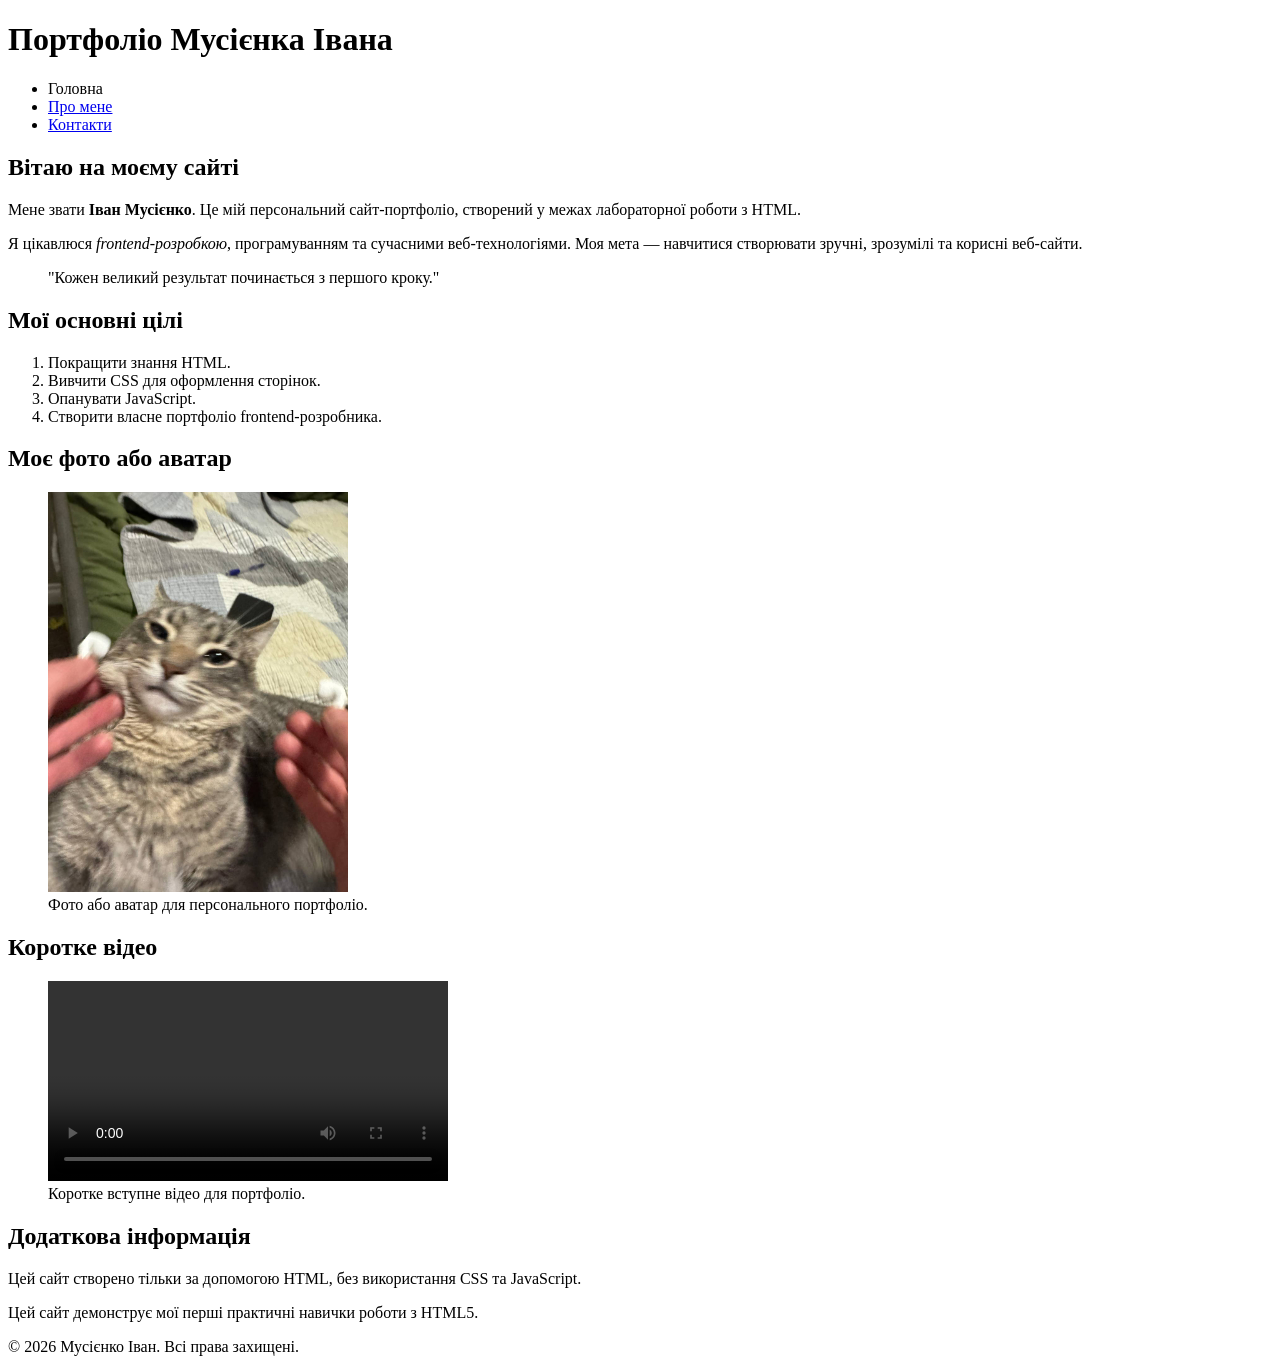
==== index.html @ bdba8ee0 "feat: add extra introduction to index page" ====
<!DOCTYPE html>
<html lang="uk">
<head>
    <meta charset="UTF-8">
    <meta name="viewport" content="width=device-width, initial-scale=1.0">
    <meta name="description" content="Головна сторінка персонального портфоліо Івана Мусієнка">
    <meta name="author" content="Мусієнко Іван">
    <title>Головна — Портфоліо</title>
</head>
<body>

    <header>
        <h1>Портфоліо Мусієнка Івана</h1>

        <nav>
            <ul>
                <li>Головна</li>
                <li><a href="about.html">Про мене</a></li>
                <li><a href="contacts.html">Контакти</a></li>
            </ul>
        </nav>
    </header>

    <main>
        <section>
            <h2>Вітаю на моєму сайті</h2>

            <p>
                Мене звати <strong>Іван Мусієнко</strong>. Це мій персональний сайт-портфоліо,
                створений у межах лабораторної роботи з HTML.
            </p>

            <p>
                Я цікавлюся <em>frontend-розробкою</em>, програмуванням та сучасними веб-технологіями.
                Моя мета — навчитися створювати зручні, зрозумілі та корисні веб-сайти.
            </p>

            <blockquote>
                "Кожен великий результат починається з першого кроку."
            </blockquote>
        </section>

        <section>
            <h2>Мої основні цілі</h2>

            <ol>
                <li>Покращити знання HTML.</li>
                <li>Вивчити CSS для оформлення сторінок.</li>
                <li>Опанувати JavaScript.</li>
                <li>Створити власне портфоліо frontend-розробника.</li>
            </ol>
        </section>

        <section>
            <h2>Моє фото або аватар</h2>

            <figure>
                <img src="images/photo.jpg" alt="Фото або аватар Івана Мусієнка" width="300">
                <figcaption>Фото або аватар для персонального портфоліо.</figcaption>
            </figure>
        </section>

        <section>
            <h2>Коротке відео</h2>

            <figure>
                <video controls width="400">
                    <source src="video/intro.mp4" type="video/mp4">
                    Ваш браузер не підтримує відео.
                </video>
                <figcaption>Коротке вступне відео для портфоліо.</figcaption>
            </figure>
        </section>

        <aside>
            <h2>Додаткова інформація</h2>
            <p>
                Цей сайт створено тільки за допомогою HTML, без використання CSS та JavaScript.
            </p>
            <p>
                Цей сайт демонструє мої перші практичні навички роботи з HTML5.
            </p>
        </aside>
    </main>

    <footer>
        <p>&copy; 2026 Мусієнко Іван. Всі права захищені.</p>
    </footer>

</body>
</html>
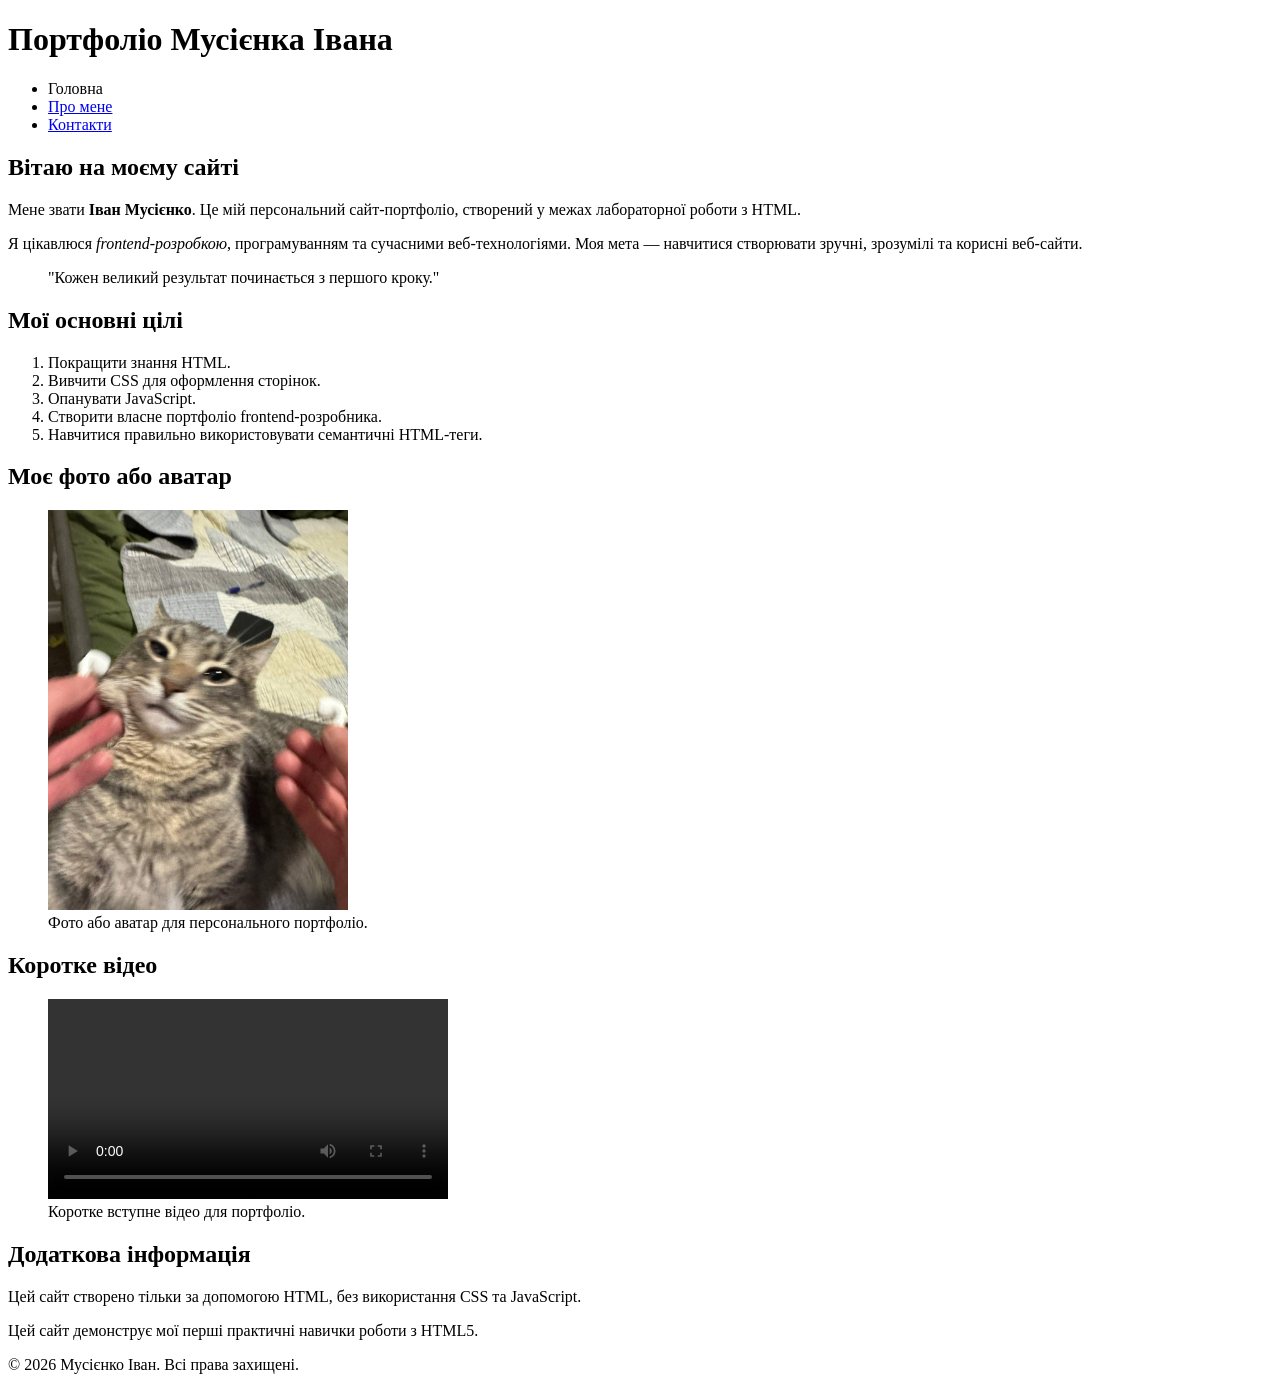
==== commit ef7581fa: "feat: update personal goals list" ====
--- a/index.html
+++ b/index.html
@@ -48,6 +48,7 @@
                 <li>Вивчити CSS для оформлення сторінок.</li>
                 <li>Опанувати JavaScript.</li>
                 <li>Створити власне портфоліо frontend-розробника.</li>
+                <li>Навчитися правильно використовувати семантичні HTML-теги.</li>
             </ol>
         </section>
 
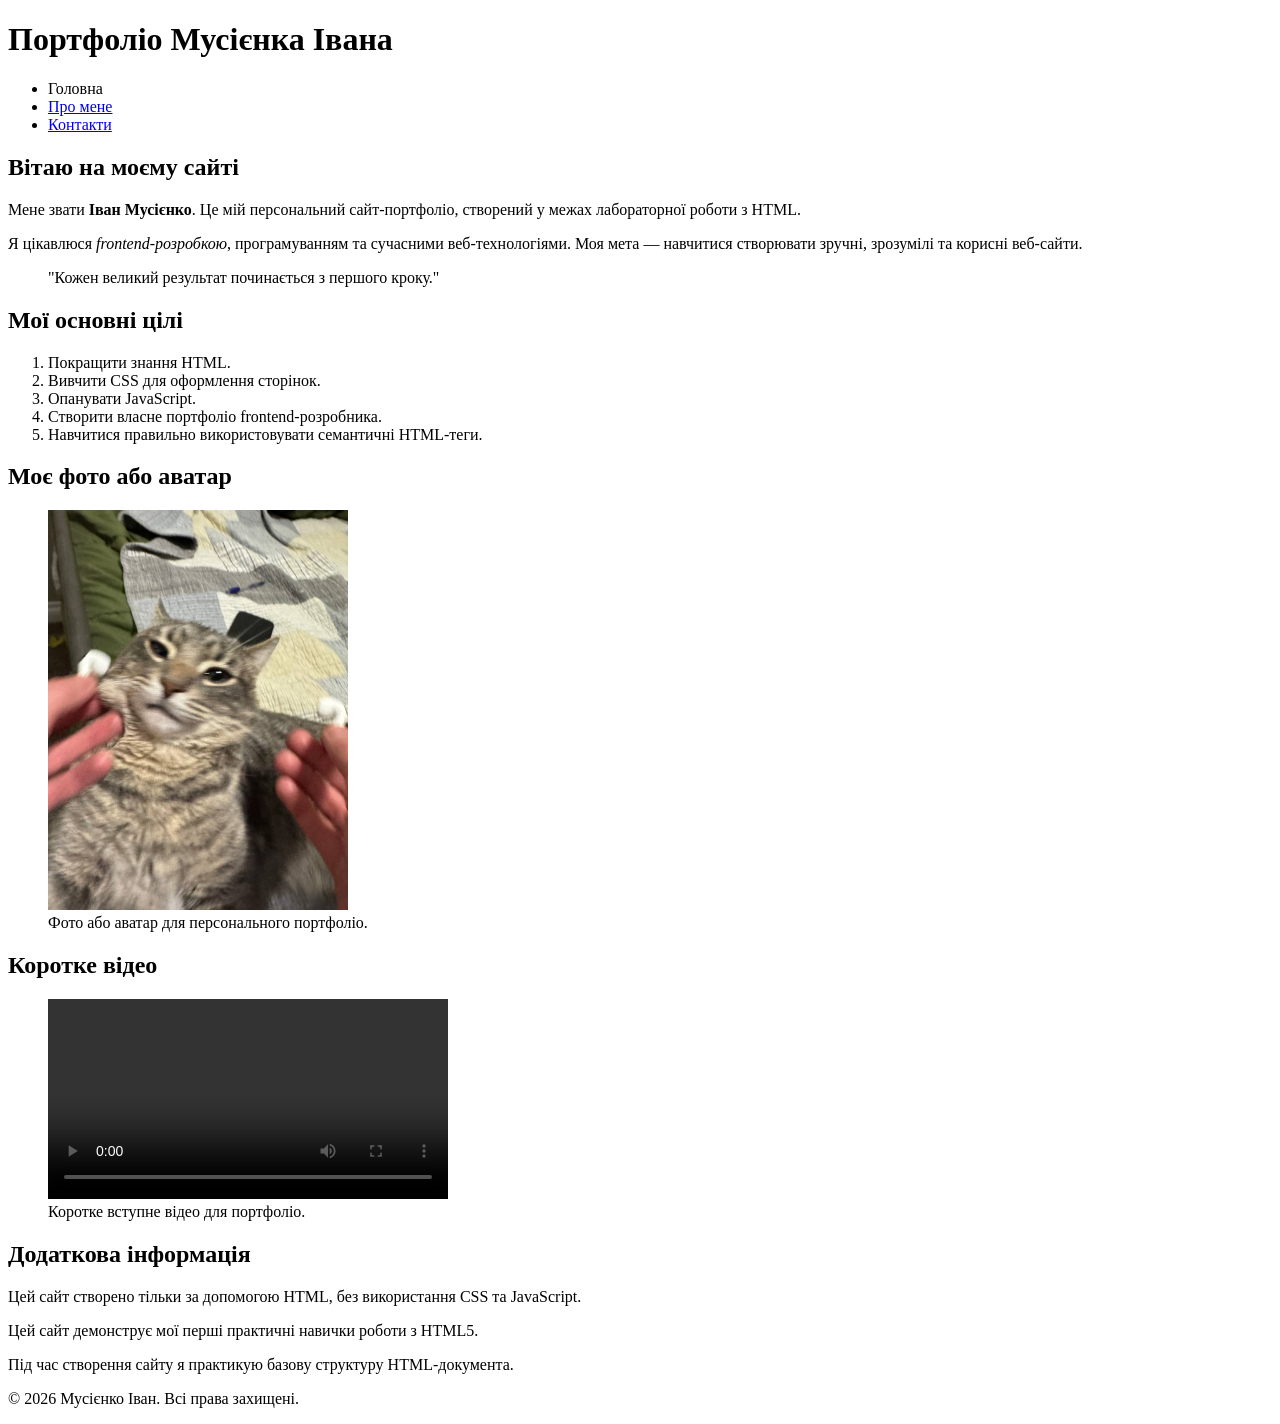
==== commit f80b9da5: "feat: add html practice description" ====
--- a/index.html
+++ b/index.html
@@ -81,6 +81,9 @@
             <p>
                 Цей сайт демонструє мої перші практичні навички роботи з HTML5.
             </p>
+            <p>
+                Під час створення сайту я практикую базову структуру HTML-документа.
+            </p>
         </aside>
     </main>
 
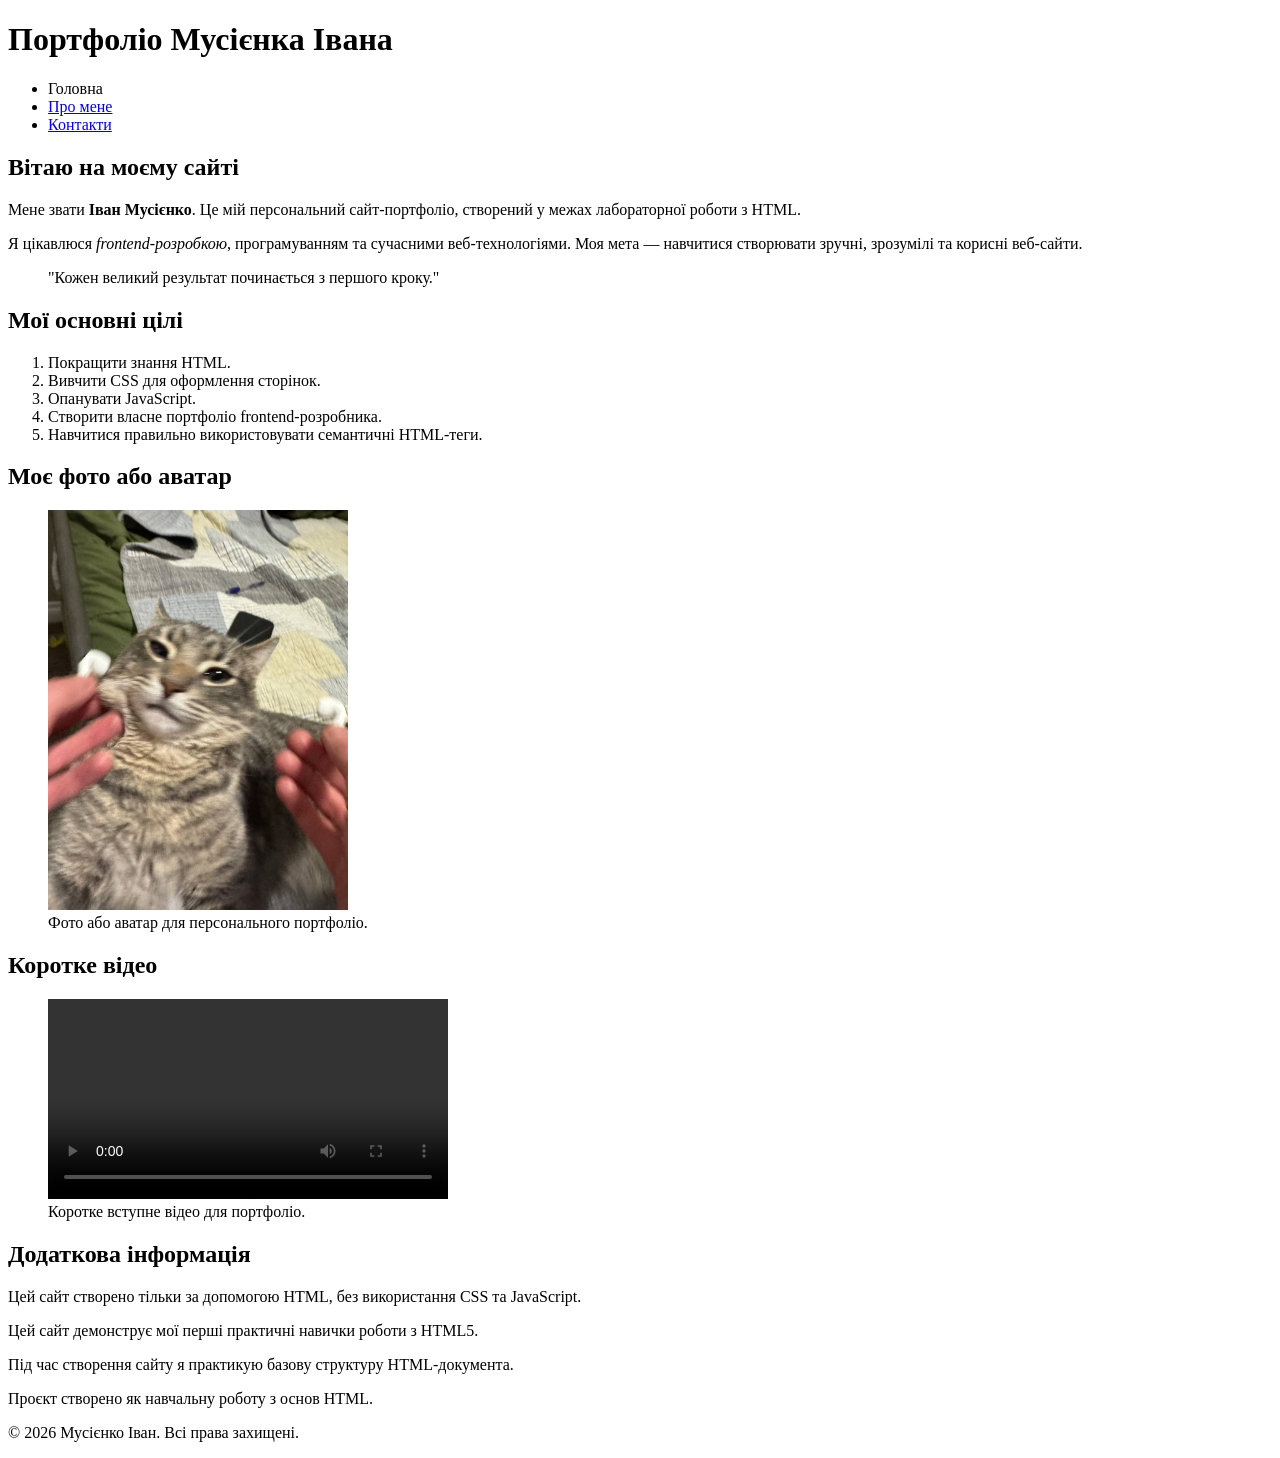
==== commit 0ea9b66a: "refactor: improve project description" ====
--- a/index.html
+++ b/index.html
@@ -84,6 +84,9 @@
             <p>
                 Під час створення сайту я практикую базову структуру HTML-документа.
             </p>
+            <p>
+                Проєкт створено як навчальну роботу з основ HTML.
+            </p>
         </aside>
     </main>
 
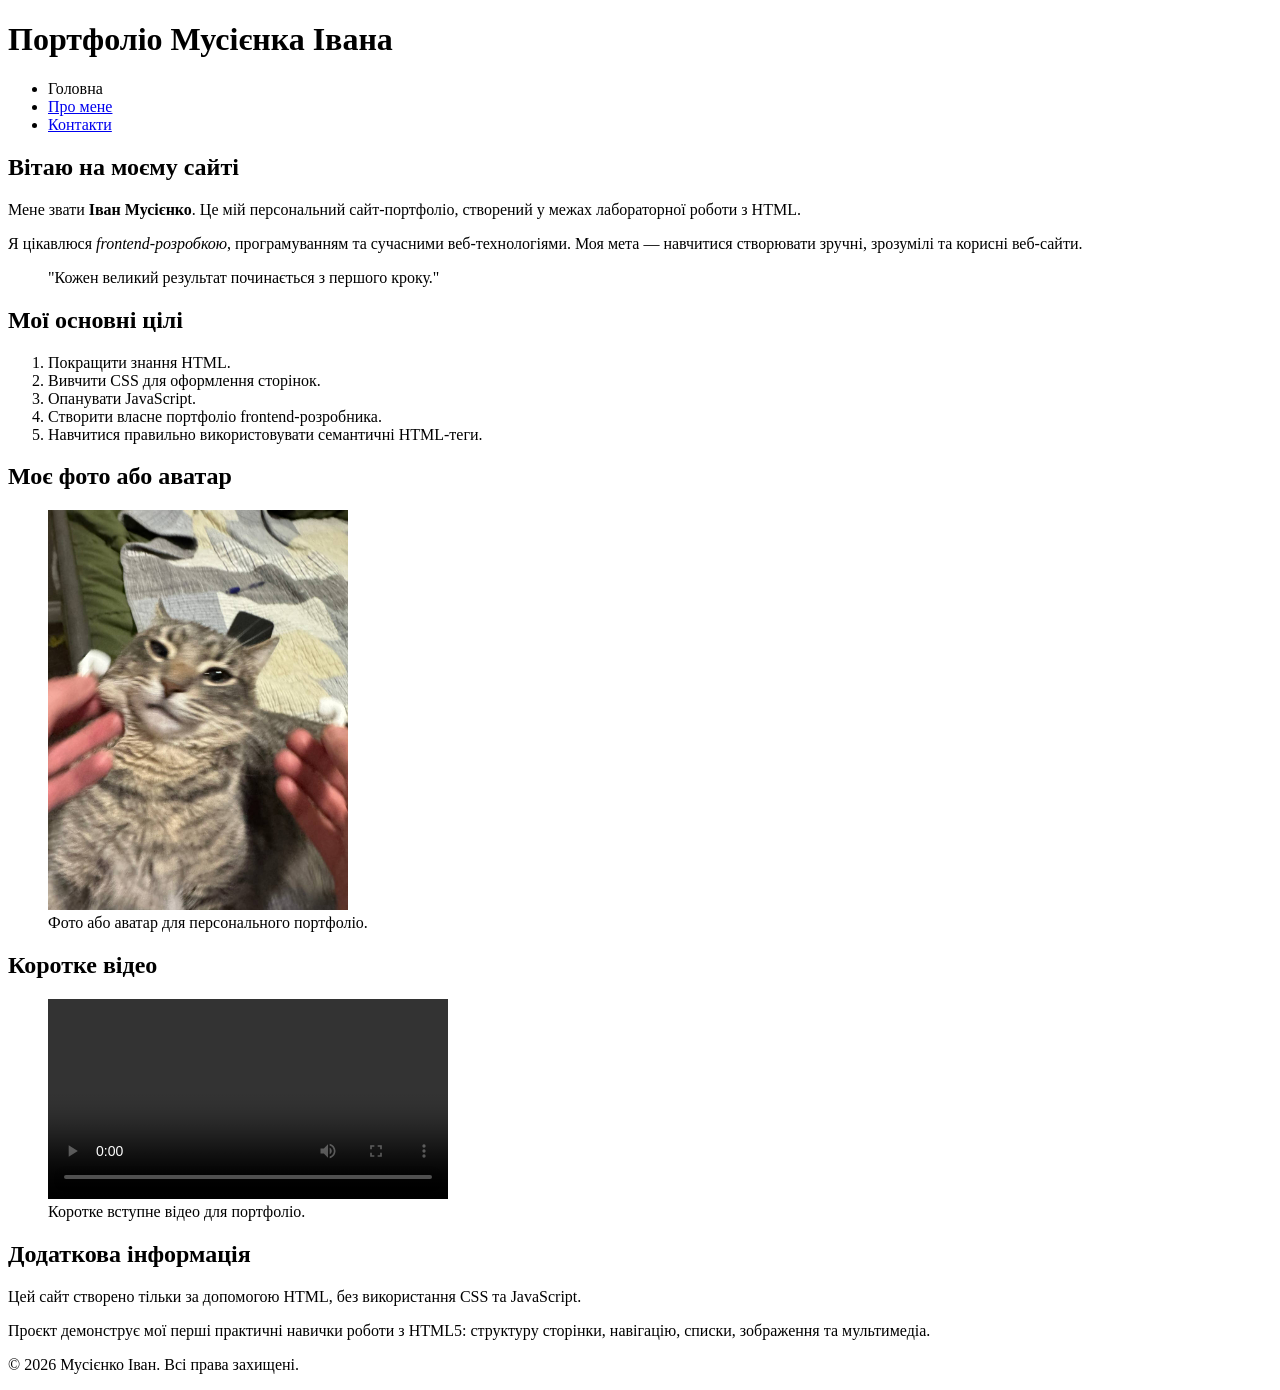
==== commit 4c55279d: "refactor: improve index page aside text" ====
--- a/index.html
+++ b/index.html
@@ -72,20 +72,15 @@
                 <figcaption>Коротке вступне відео для портфоліо.</figcaption>
             </figure>
         </section>
-
+        
         <aside>
             <h2>Додаткова інформація</h2>
             <p>
                 Цей сайт створено тільки за допомогою HTML, без використання CSS та JavaScript.
             </p>
             <p>
-                Цей сайт демонструє мої перші практичні навички роботи з HTML5.
-            </p>
-            <p>
-                Під час створення сайту я практикую базову структуру HTML-документа.
-            </p>
-            <p>
-                Проєкт створено як навчальну роботу з основ HTML.
+                Проєкт демонструє мої перші практичні навички роботи з HTML5:
+                структуру сторінки, навігацію, списки, зображення та мультимедіа.
             </p>
         </aside>
     </main>
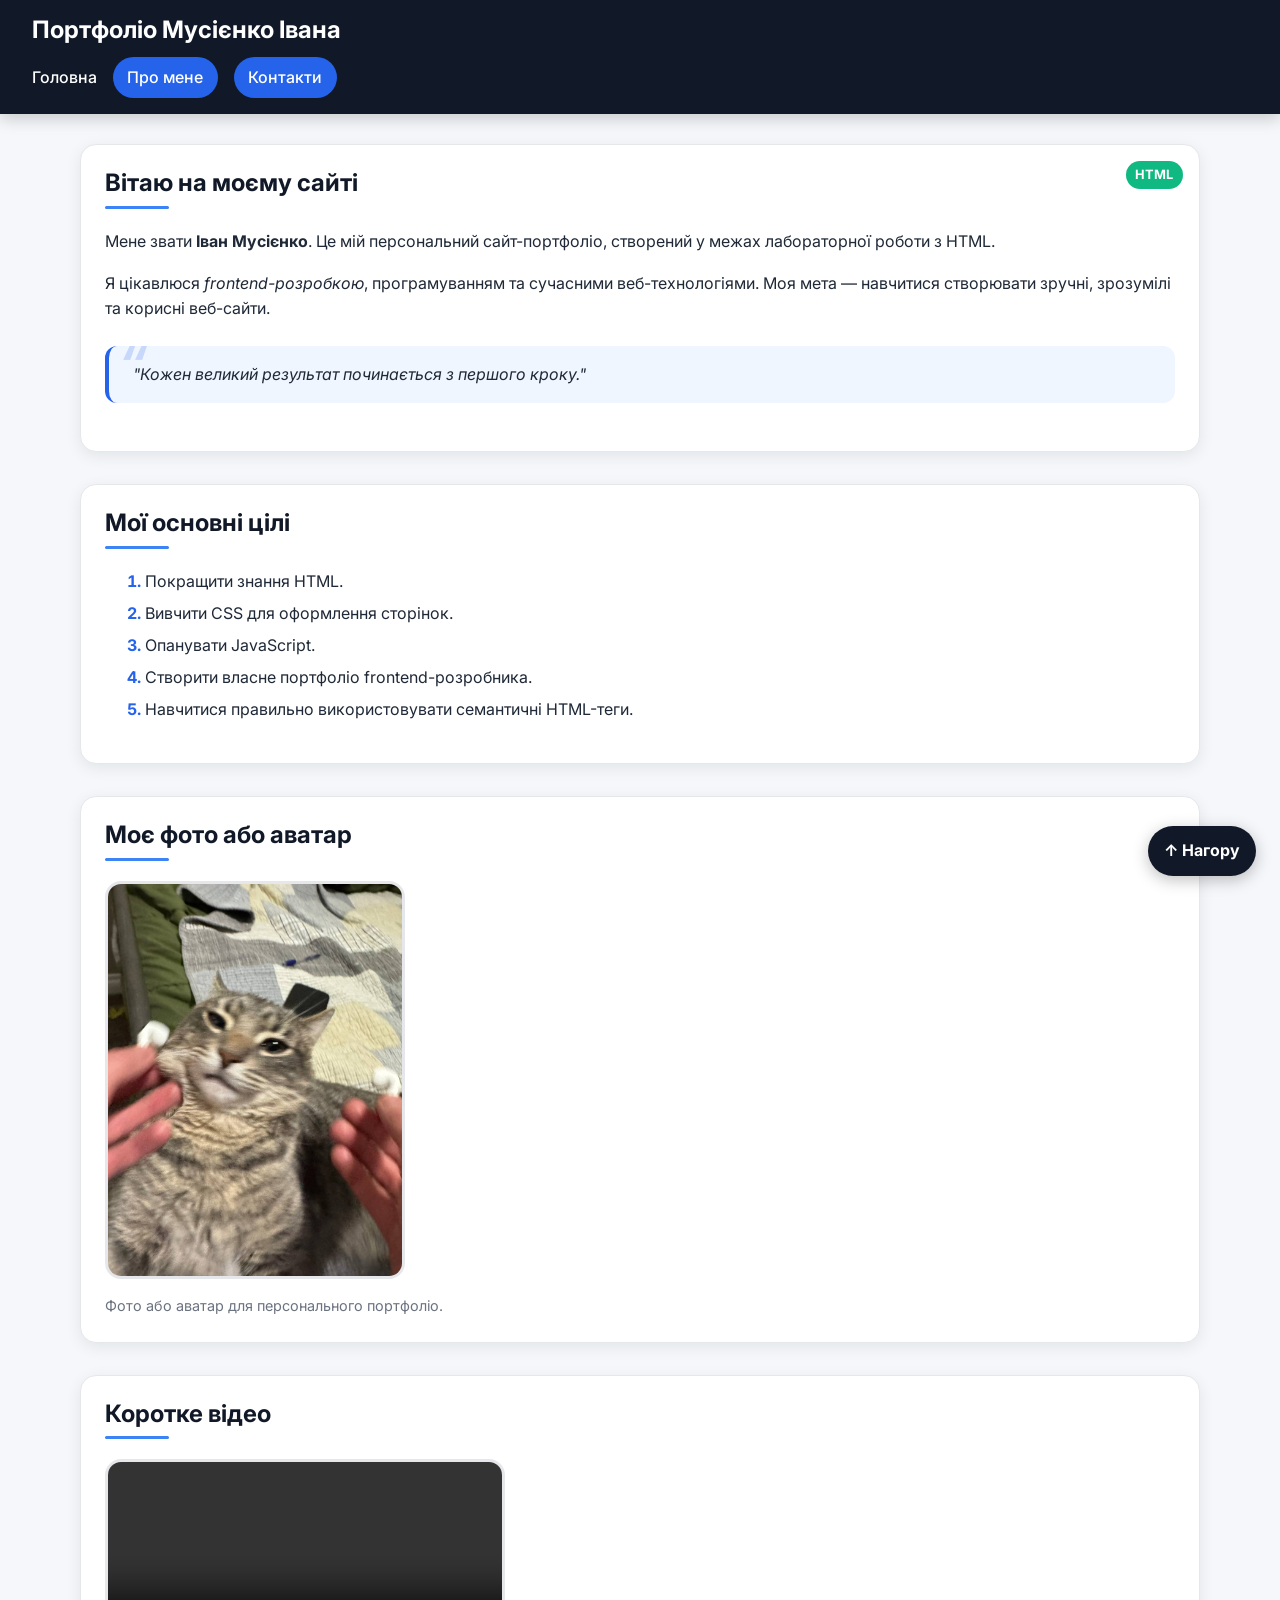
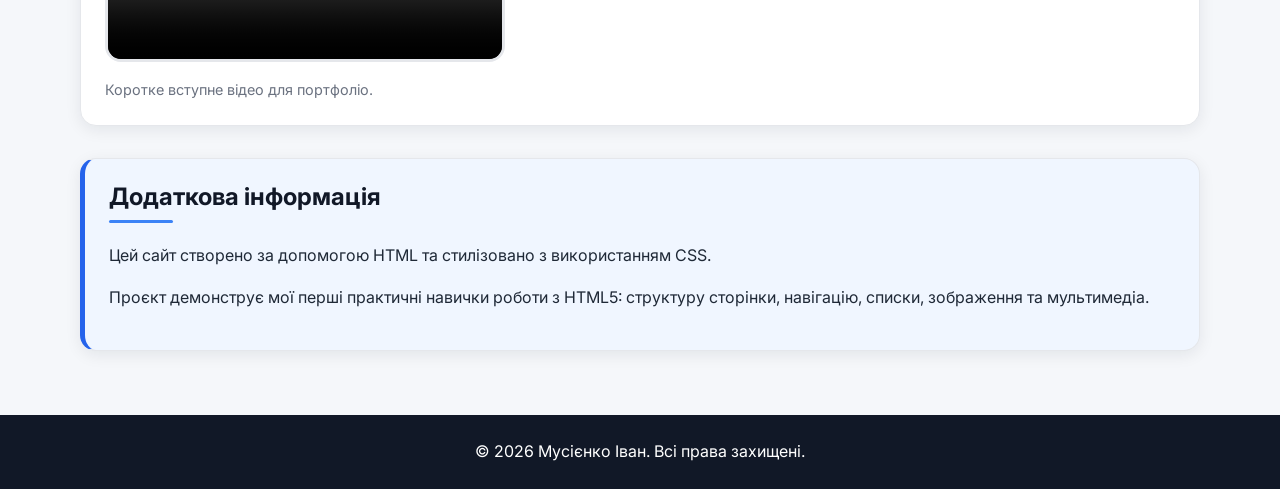
==== commit 7020dd82: "feat: add CSS styles" ====
--- a/index.html
+++ b/index.html
@@ -6,11 +6,16 @@
     <meta name="description" content="Головна сторінка персонального портфоліо Івана Мусієнка">
     <meta name="author" content="Мусієнко Іван">
     <title>Головна — Портфоліо</title>
+
+    <link rel="preconnect" href="https://fonts.googleapis.com">
+    <link rel="preconnect" href="https://fonts.gstatic.com" crossorigin>
+    <link href="https://fonts.googleapis.com/css2?family=Inter:wght@400;500;700&display=swap" rel="stylesheet">
+    <link rel="stylesheet" href="styles.css">
 </head>
 <body>
 
     <header>
-        <h1>Портфоліо Мусієнка Івана</h1>
+        <h1>Портфоліо Мусієнко Івана</h1>
 
         <nav>
             <ul>
@@ -76,7 +81,7 @@
         <aside>
             <h2>Додаткова інформація</h2>
             <p>
-                Цей сайт створено тільки за допомогою HTML, без використання CSS та JavaScript.
+                Цей сайт створено за допомогою HTML та стилізовано з використанням CSS.
             </p>
             <p>
                 Проєкт демонструє мої перші практичні навички роботи з HTML5:
@@ -89,5 +94,7 @@
         <p>&copy; 2026 Мусієнко Іван. Всі права захищені.</p>
     </footer>
 
+     <a href="#" class="back-to-top">↑ Нагору</a>
+
 </body>
 </html>
--- a/styles.css
+++ b/styles.css
@@ -0,0 +1,460 @@
+/* ===== Загальні стилі ===== */
+
+*,
+*::before,
+*::after {
+    box-sizing: border-box;
+}
+
+html {
+    scroll-behavior: smooth;
+}
+
+body {
+    margin: 0;
+    padding: 0;
+    font-family: 'Inter', Arial, sans-serif;
+    font-size: 1rem;
+    line-height: 1.6;
+    color: #1f2937;
+    background: rgb(245, 247, 250);
+    padding-top: 7rem;
+}
+
+h1,
+h2,
+h3 {
+    margin-top: 0;
+    color: #111827;
+    line-height: 1.2;
+}
+
+h1 {
+    font-size: 2rem;
+}
+
+h2 {
+    font-size: 1.5rem;
+    position: relative;
+    margin-bottom: 1.25rem;
+}
+
+h2::after {
+    content: "";
+    display: block;
+    width: 4rem;
+    height: 0.2rem;
+    margin-top: 0.5rem;
+    border-radius: 1rem;
+    background: hsl(217, 91%, 60%);
+}
+
+h3 {
+    font-size: 1.2rem;
+}
+
+p {
+    margin-top: 0;
+    margin-bottom: 1rem;
+}
+
+a:link {
+    color: #2563eb;
+}
+
+a:visited {
+    color: #7c3aed;
+}
+
+a:hover {
+    color: #1d4ed8;
+}
+
+a:active {
+    color: #dc2626;
+}
+
+a:focus {
+    outline: 0.15rem solid #60a5fa;
+    outline-offset: 0.2rem;
+}
+
+/* ===== Хедер та навігація ===== */
+
+header {
+    position: fixed;
+    top: 0;
+    left: 0;
+    z-index: 1000;
+    width: 100%;
+    padding: 1rem 2rem;
+    background: #111827;
+    color: #ffffff;
+    box-shadow: 0 0.25rem 1rem rgba(0, 0, 0, 0.2);
+}
+
+header h1 {
+    margin-bottom: 0.75rem;
+    color: #ffffff;
+    font-size: 1.5rem;
+}
+
+nav ul {
+    margin: 0;
+    padding: 0;
+    list-style: none;
+}
+
+nav ul li {
+    display: inline-block;
+    margin-right: 0.75rem;
+    color: #ffffff;
+    font-weight: 500;
+}
+
+nav ul li a {
+    display: inline-block;
+    padding: 0.5rem 0.9rem;
+    border-radius: 999px;
+    color: #ffffff;
+    text-decoration: none;
+    background: #2563eb;
+    transition: background 0.2s ease, transform 0.2s ease;
+}
+
+nav ul li a:link,
+nav ul li a:visited {
+    color: #ffffff;
+}
+
+nav ul li a:hover {
+    background: #1d4ed8;
+    color: #ffffff;
+    transform: translateY(-0.1rem);
+}
+
+nav ul li a:active {
+    background: #1e40af;
+    transform: translateY(0);
+}
+
+nav ul li a:focus {
+    outline: 0.15rem solid #bfdbfe;
+    outline-offset: 0.2rem;
+}
+
+/* ===== Основний контент ===== */
+
+main {
+    width: min(90%, 70rem);
+    margin: 0 auto;
+    padding: 2rem 0;
+}
+
+section,
+aside {
+    position: relative;
+    margin-bottom: 2rem;
+    padding: 1.5rem;
+    border: 0.06rem solid #e5e7eb;
+    border-radius: 1rem;
+    background: #ffffff;
+    box-shadow: 0 0.25rem 1rem rgba(15, 23, 42, 0.08);
+}
+
+section:hover,
+aside:hover {
+    box-shadow: 0 0.5rem 1.5rem rgba(15, 23, 42, 0.12);
+}
+
+section:first-child::before {
+    content: "HTML";
+    position: absolute;
+    top: 1rem;
+    right: 1rem;
+    padding: 0.25rem 0.6rem;
+    border-radius: 999px;
+    color: #ffffff;
+    background: #10b981;
+    font-size: 0.8rem;
+    font-weight: 700;
+}
+
+blockquote {
+    position: relative;
+    margin: 1.5rem 0;
+    padding: 1rem 1.5rem;
+    border-left: 0.3rem solid #2563eb;
+    border-radius: 0.75rem;
+    background: hsl(214, 100%, 97%);
+    font-style: italic;
+    overflow: hidden;
+}
+
+blockquote::before {
+    content: "“";
+    position: absolute;
+    top: -1rem;
+    left: 0.5rem;
+    color: rgba(37, 99, 235, 0.2);
+    font-size: 5rem;
+    line-height: 1;
+}
+
+ol,
+ul,
+dl {
+    margin-top: 0;
+}
+
+ol li,
+section ul li {
+    margin-bottom: 0.4rem;
+}
+
+section ul li::marker,
+ol li::marker {
+    color: #2563eb;
+    font-weight: 700;
+}
+
+figure {
+    margin: 0;
+    overflow: hidden;
+}
+
+img,
+video {
+    max-width: 100%;
+    height: auto;
+    border-radius: 1rem;
+    border: 0.2rem solid #e5e7eb;
+}
+
+figcaption {
+    margin-top: 0.5rem;
+    color: #6b7280;
+    font-size: 0.9rem;
+}
+
+/* ===== Таблиця ===== */
+
+table {
+    width: 100%;
+    border-collapse: collapse;
+    margin-top: 1rem;
+    overflow: hidden;
+    border: 0.06rem solid #d1d5db;
+    border-radius: 0.75rem;
+}
+
+caption {
+    margin-bottom: 0.75rem;
+    font-weight: 700;
+    color: #111827;
+}
+
+th,
+td {
+    padding: 0.9rem;
+    border: 0.06rem solid #d1d5db;
+    text-align: left;
+}
+
+th {
+    color: #ffffff;
+    background: #1f2937;
+    font-weight: 700;
+}
+
+tbody tr:nth-child(even) {
+    background: #f3f4f6;
+}
+
+tbody tr:hover {
+    background: #dbeafe;
+}
+
+/* ===== Список опису ===== */
+
+dt {
+    margin-top: 1rem;
+    font-weight: 700;
+    color: #111827;
+}
+
+dd {
+    margin-left: 0;
+    padding-left: 1rem;
+    border-left: 0.2rem solid #93c5fd;
+    color: #4b5563;
+}
+
+/* ===== Форма ===== */
+
+form {
+    max-width: 45rem;
+}
+
+fieldset {
+    margin-bottom: 1.5rem;
+    padding: 1.2rem;
+    border: 0.06rem solid #d1d5db;
+    border-radius: 1rem;
+    background: #f9fafb;
+}
+
+legend {
+    padding: 0 0.5rem;
+    font-weight: 700;
+    color: #111827;
+}
+
+label {
+    display: inline-block;
+    margin-bottom: 0.4rem;
+    font-weight: 500;
+}
+
+input[type="text"],
+input[type="email"],
+select,
+textarea {
+    width: 100%;
+    padding: 0.75rem;
+    border: 0.08rem solid #cbd5e1;
+    border-radius: 0.6rem;
+    font: inherit;
+    color: #111827;
+    background: #ffffff;
+}
+
+input[type="text"]:focus,
+input[type="email"]:focus,
+select:focus,
+textarea:focus {
+    outline: none;
+    border-color: #2563eb;
+    box-shadow: 0 0 0 0.2rem rgba(37, 99, 235, 0.2);
+}
+
+input[type="radio"],
+input[type="checkbox"] {
+    margin-right: 0.4rem;
+    accent-color: #2563eb;
+}
+
+textarea {
+    min-height: 8rem;
+    resize: vertical;
+}
+
+button[type="submit"] {
+    padding: 0.8rem 1.4rem;
+    border: none;
+    border-radius: 999px;
+    color: #ffffff;
+    background: #2563eb;
+    font: inherit;
+    font-weight: 700;
+    cursor: pointer;
+    transition: background 0.2s ease, transform 0.2s ease;
+}
+
+button[type="submit"]:hover {
+    background: #1d4ed8;
+    transform: translateY(-0.1rem);
+}
+
+button[type="submit"]:active {
+    background: #1e40af;
+    transform: translateY(0);
+}
+
+button[type="submit"]:focus {
+    outline: 0.15rem solid #60a5fa;
+    outline-offset: 0.2rem;
+}
+
+/* ===== Aside ===== */
+
+aside {
+    border-left: 0.35rem solid #2563eb;
+    background: hsl(214, 100%, 97%);
+}
+
+/* ===== Кнопка нагору ===== */
+
+.back-to-top {
+    position: fixed;
+    right: 1.5rem;
+    bottom: 1.5rem;
+    z-index: 1001;
+    display: inline-block;
+    padding: 0.75rem 1rem;
+    border-radius: 999px;
+    color: #ffffff;
+    background: #111827;
+    text-decoration: none;
+    font-weight: 700;
+    box-shadow: 0 0.25rem 1rem rgba(0, 0, 0, 0.25);
+}
+
+.back-to-top:link,
+.back-to-top:visited {
+    color: #ffffff;
+}
+
+.back-to-top:hover {
+    background: #2563eb;
+    color: #ffffff;
+}
+
+.back-to-top:active {
+    background: #1e40af;
+}
+
+/* ===== Футер ===== */
+
+footer {
+    padding: 1.5rem 2rem;
+    color: #ffffff;
+    text-align: center;
+    background: #111827;
+}
+
+footer p {
+    margin: 0;
+}
+
+/* ===== Адаптивність ===== */
+
+@media (max-width: 700px) {
+    body {
+        padding-top: 11rem;
+    }
+
+    header {
+        padding: 1rem;
+    }
+
+    nav ul li {
+        display: block;
+        margin: 0.4rem 0;
+    }
+
+    nav ul li a {
+        width: 100%;
+    }
+
+    section,
+    aside {
+        padding: 1rem;
+    }
+
+    table {
+        display: block;
+        overflow-x: auto;
+        white-space: nowrap;
+    }
+}
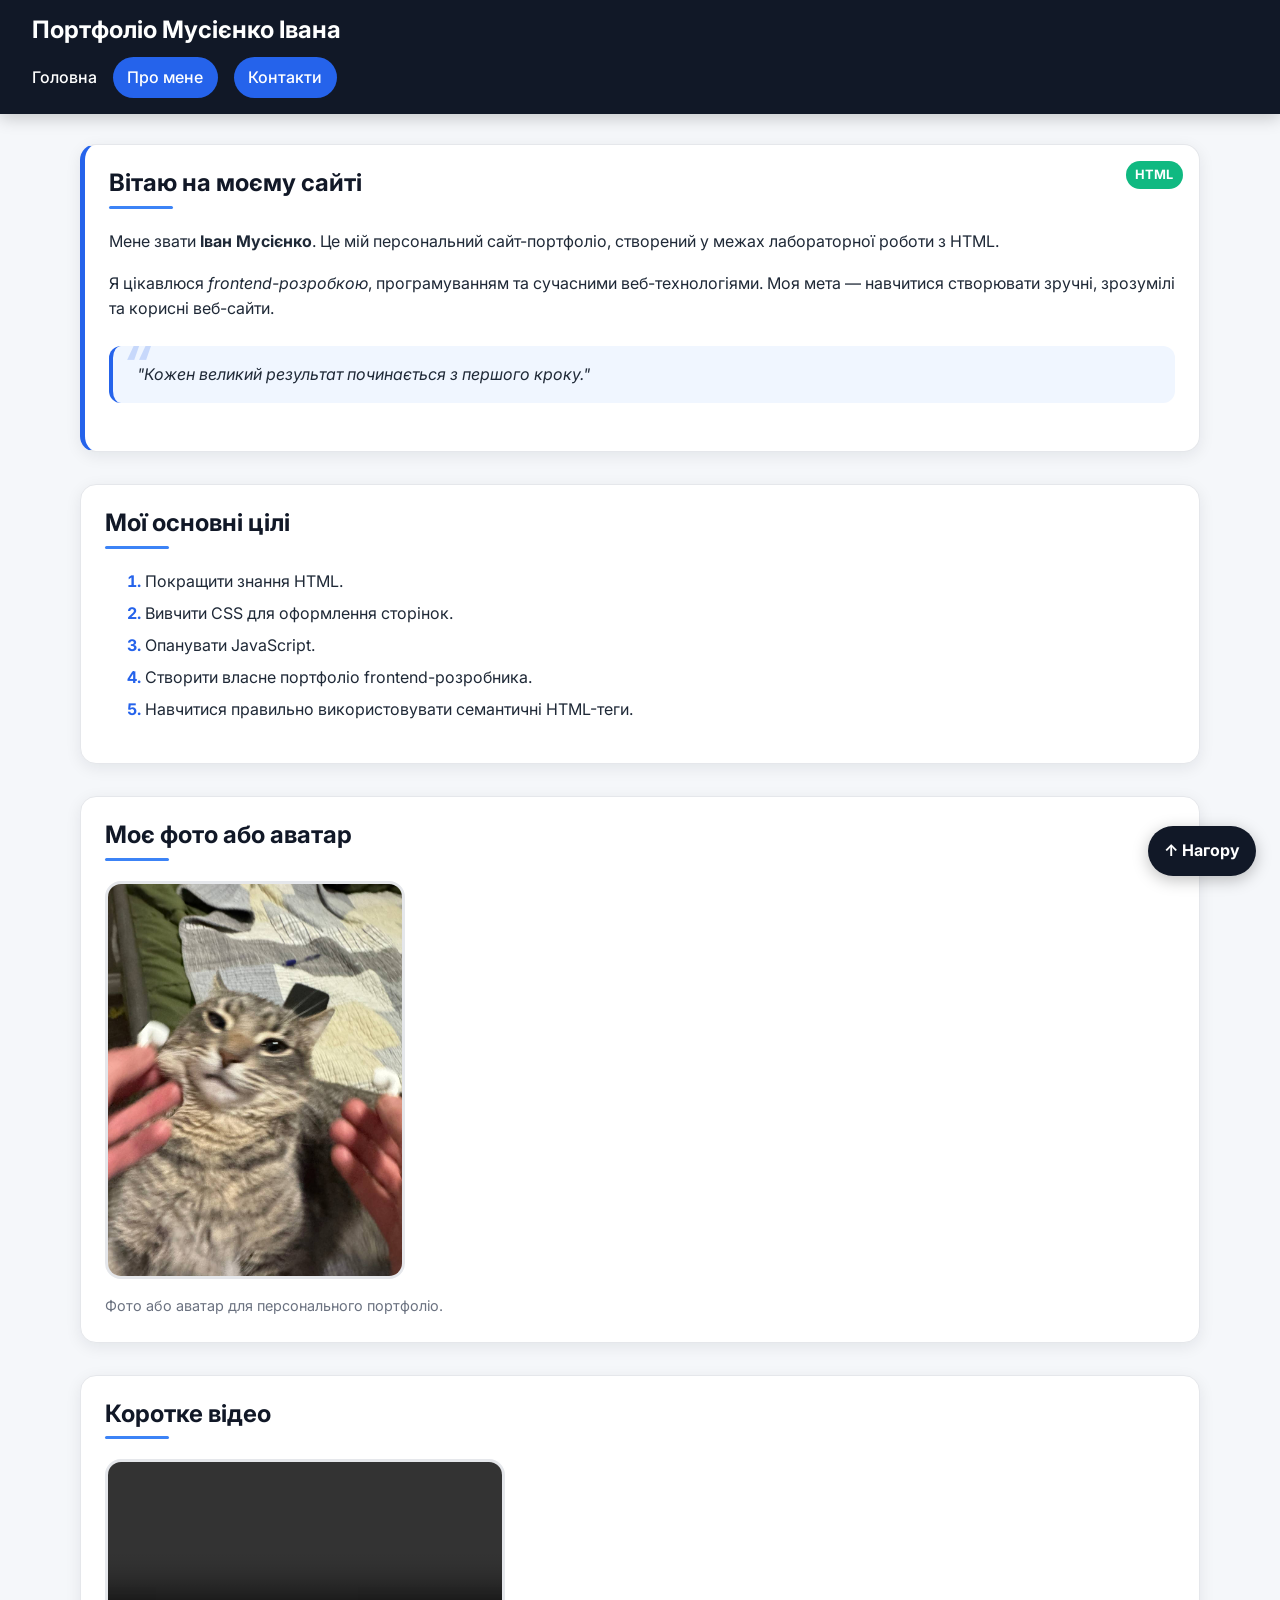
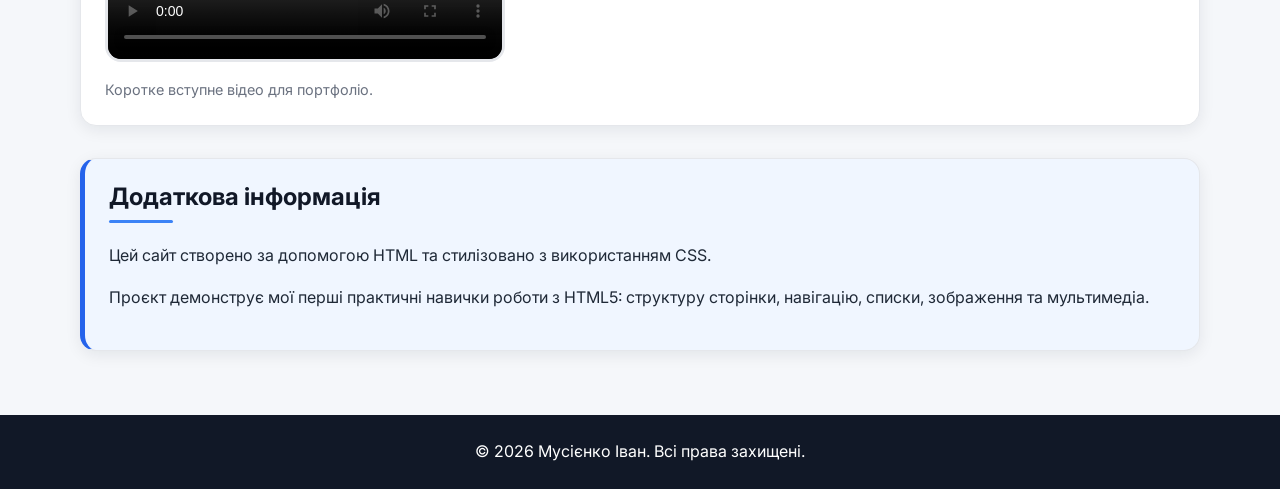
==== commit 24c5f8bb: "fix: add google fonts and id selector" ====
--- a/index.html
+++ b/index.html
@@ -27,7 +27,7 @@
     </header>
 
     <main>
-        <section>
+        <section id="hero">
             <h2>Вітаю на моєму сайті</h2>
 
             <p>
--- a/styles.css
+++ b/styles.css
@@ -236,7 +236,9 @@
     color: #6b7280;
     font-size: 0.9rem;
 }
-
+#hero {
+    border-left: 0.35rem solid #2563eb;
+}
 /* ===== Таблиця ===== */
 
 table {
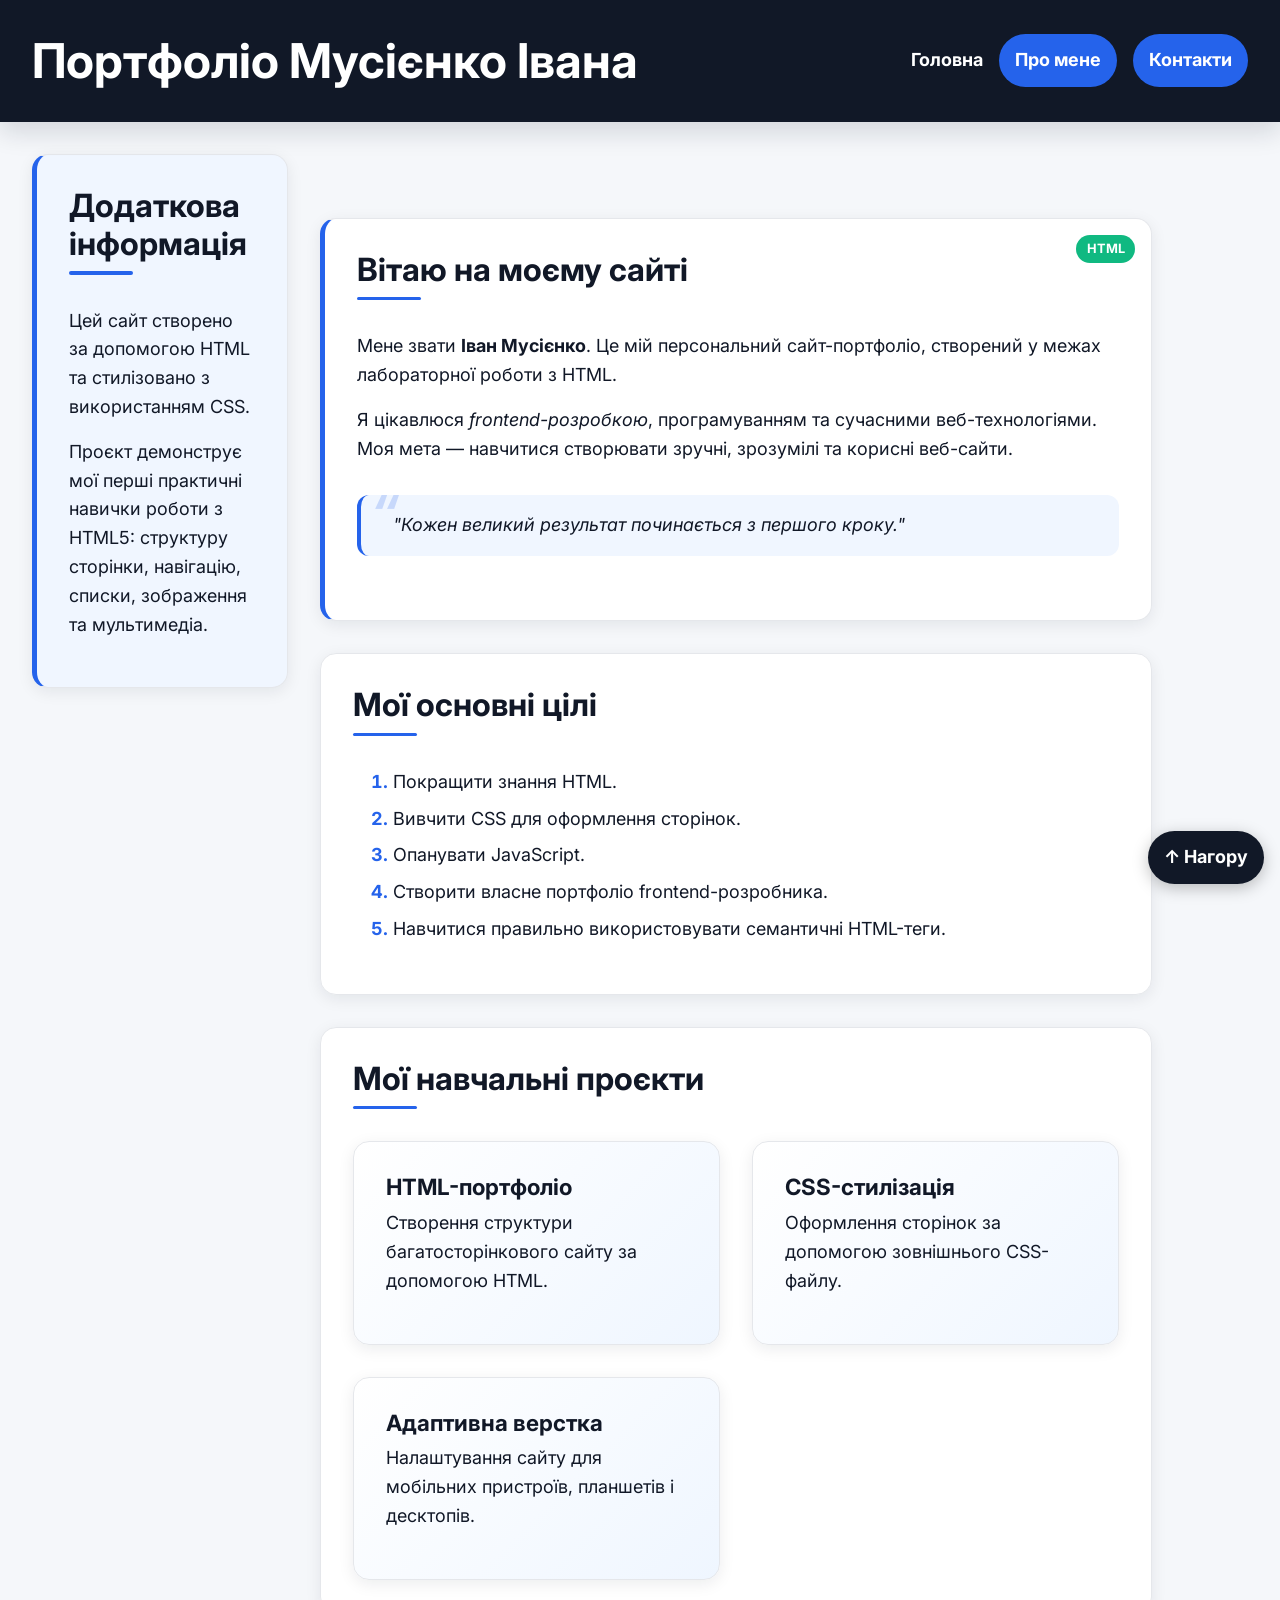
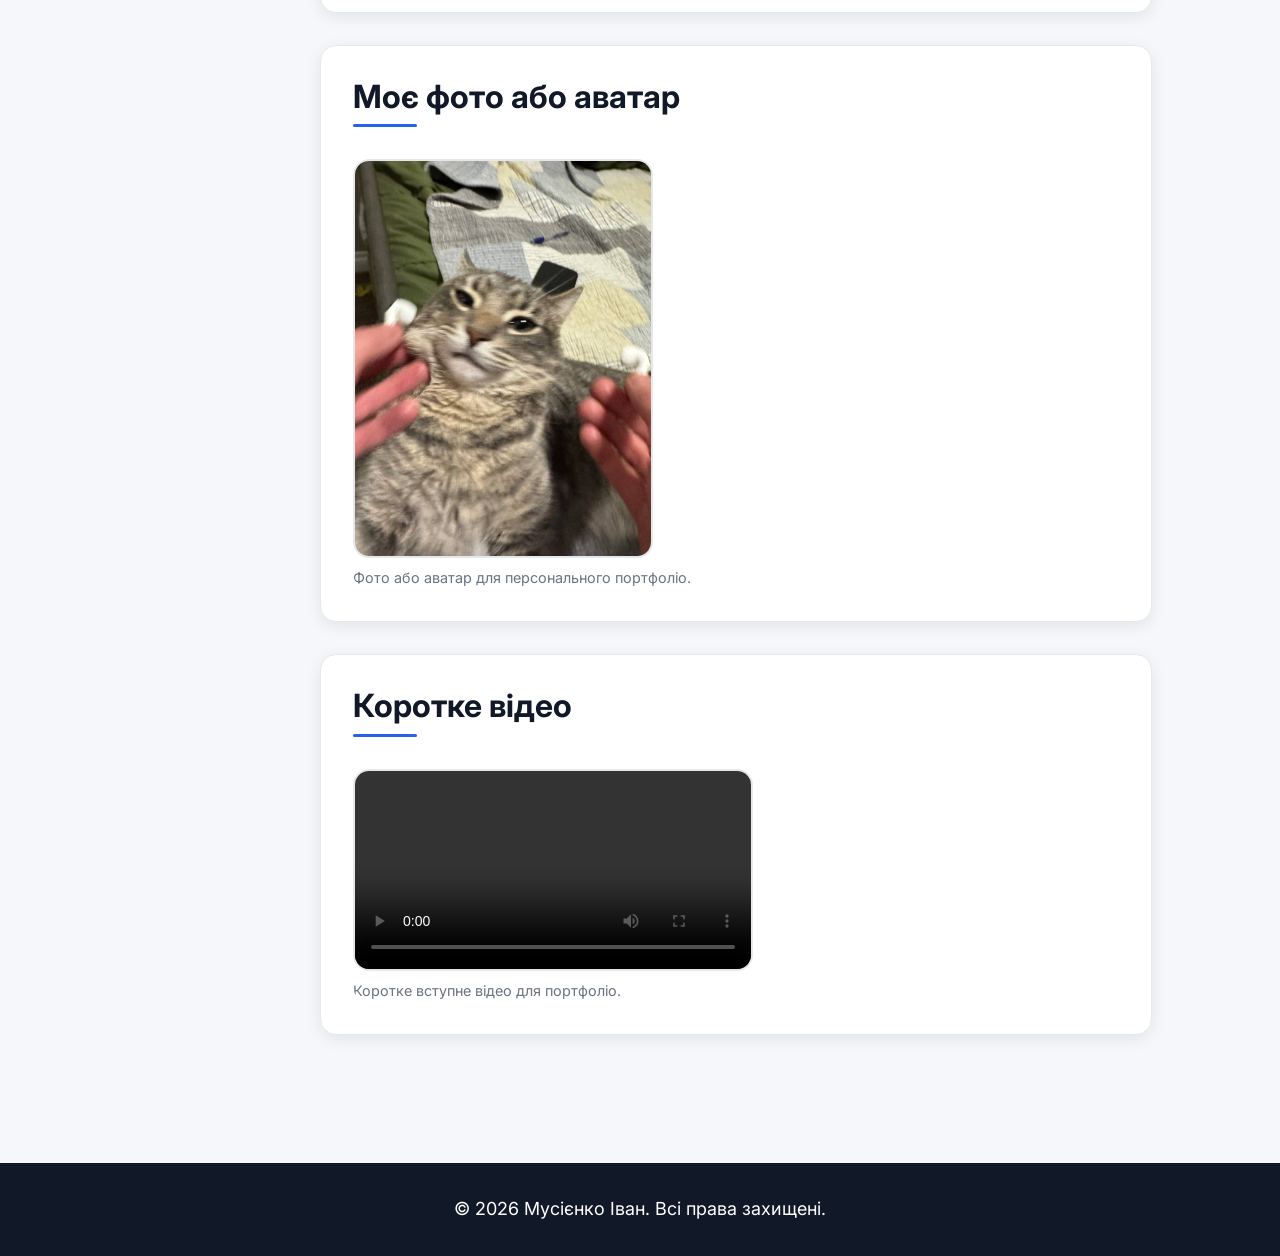
==== commit fa2d2e82: "fix: move aside to sidebar grid area" ====
--- a/index.html
+++ b/index.html
@@ -1,100 +1,146 @@
-<!DOCTYPE html>
+<!doctype html>
 <html lang="uk">
-<head>
-    <meta charset="UTF-8">
-    <meta name="viewport" content="width=device-width, initial-scale=1.0">
-    <meta name="description" content="Головна сторінка персонального портфоліо Івана Мусієнка">
-    <meta name="author" content="Мусієнко Іван">
+  <head>
+    <meta charset="UTF-8" />
+    <meta name="viewport" content="width=device-width, initial-scale=1.0" />
+    <meta
+      name="description"
+      content="Головна сторінка персонального портфоліо Івана Мусієнка"
+    />
+    <meta name="author" content="Мусієнко Іван" />
     <title>Головна — Портфоліо</title>
 
-    <link rel="preconnect" href="https://fonts.googleapis.com">
-    <link rel="preconnect" href="https://fonts.gstatic.com" crossorigin>
-    <link href="https://fonts.googleapis.com/css2?family=Inter:wght@400;500;700&display=swap" rel="stylesheet">
-    <link rel="stylesheet" href="styles.css">
-</head>
-<body>
+    <link rel="preconnect" href="https://fonts.googleapis.com" />
+    <link rel="preconnect" href="https://fonts.gstatic.com" crossorigin />
+    <link
+      href="https://fonts.googleapis.com/css2?family=Inter:wght@400;500;700&display=swap"
+      rel="stylesheet"
+    />
+    <link rel="stylesheet" href="styles.css" />
+  </head>
+  <body>
+    <div class="page">
+      <header>
+        <h1>Портфоліо Мусієнко Івана</h1>
+        <nav class="nav">
+          <input type="checkbox" id="menu-toggle" class="menu-toggle" />
 
-    <header>
-        <h1>Портфоліо Мусієнко Івана</h1>
+          <label for="menu-toggle" class="hamburger">
+            <span></span>
+            <span></span>
+            <span></span>
+          </label>
 
-        <nav>
-            <ul>
-                <li>Головна</li>
-                <li><a href="about.html">Про мене</a></li>
-                <li><a href="contacts.html">Контакти</a></li>
-            </ul>
+          <ul class="nav-list">
+            <li>Головна</li>
+            <li><a href="about.html">Про мене</a></li>
+            <li><a href="contacts.html">Контакти</a></li>
+          </ul>
         </nav>
-    </header>
+      </header>
 
-    <main>
+      <main>
         <section id="hero">
-            <h2>Вітаю на моєму сайті</h2>
+          <h2>Вітаю на моєму сайті</h2>
 
-            <p>
-                Мене звати <strong>Іван Мусієнко</strong>. Це мій персональний сайт-портфоліо,
-                створений у межах лабораторної роботи з HTML.
-            </p>
+          <p>
+            Мене звати <strong>Іван Мусієнко</strong>. Це мій персональний
+            сайт-портфоліо, створений у межах лабораторної роботи з HTML.
+          </p>
 
-            <p>
-                Я цікавлюся <em>frontend-розробкою</em>, програмуванням та сучасними веб-технологіями.
-                Моя мета — навчитися створювати зручні, зрозумілі та корисні веб-сайти.
-            </p>
+          <p>
+            Я цікавлюся <em>frontend-розробкою</em>, програмуванням та сучасними
+            веб-технологіями. Моя мета — навчитися створювати зручні, зрозумілі
+            та корисні веб-сайти.
+          </p>
 
-            <blockquote>
-                "Кожен великий результат починається з першого кроку."
-            </blockquote>
+          <blockquote>
+            "Кожен великий результат починається з першого кроку."
+          </blockquote>
         </section>
 
         <section>
-            <h2>Мої основні цілі</h2>
+          <h2>Мої основні цілі</h2>
 
-            <ol>
-                <li>Покращити знання HTML.</li>
-                <li>Вивчити CSS для оформлення сторінок.</li>
-                <li>Опанувати JavaScript.</li>
-                <li>Створити власне портфоліо frontend-розробника.</li>
-                <li>Навчитися правильно використовувати семантичні HTML-теги.</li>
-            </ol>
+          <ol>
+            <li>Покращити знання HTML.</li>
+            <li>Вивчити CSS для оформлення сторінок.</li>
+            <li>Опанувати JavaScript.</li>
+            <li>Створити власне портфоліо frontend-розробника.</li>
+            <li>Навчитися правильно використовувати семантичні HTML-теги.</li>
+          </ol>
+        </section>
+        <section>
+          <h2>Мої навчальні проєкти</h2>
+
+          <div class="projects-grid">
+            <article class="project-card">
+              <h3>HTML-портфоліо</h3>
+              <p>
+                Створення структури багатосторінкового сайту за допомогою HTML.
+              </p>
+            </article>
+
+            <article class="project-card">
+              <h3>CSS-стилізація</h3>
+              <p>Оформлення сторінок за допомогою зовнішнього CSS-файлу.</p>
+            </article>
+
+            <article class="project-card">
+              <h3>Адаптивна верстка</h3>
+              <p>
+                Налаштування сайту для мобільних пристроїв, планшетів і
+                десктопів.
+              </p>
+            </article>
+          </div>
         </section>
 
         <section>
-            <h2>Моє фото або аватар</h2>
+          <h2>Моє фото або аватар</h2>
 
-            <figure>
-                <img src="images/photo.jpg" alt="Фото або аватар Івана Мусієнка" width="300">
-                <figcaption>Фото або аватар для персонального портфоліо.</figcaption>
-            </figure>
+          <figure>
+            <img
+              src="images/photo.jpg"
+              alt="Фото або аватар Івана Мусієнка"
+              width="300"
+            />
+            <figcaption>
+              Фото або аватар для персонального портфоліо.
+            </figcaption>
+          </figure>
         </section>
 
         <section>
-            <h2>Коротке відео</h2>
+          <h2>Коротке відео</h2>
 
-            <figure>
-                <video controls width="400">
-                    <source src="video/intro.mp4" type="video/mp4">
-                    Ваш браузер не підтримує відео.
-                </video>
-                <figcaption>Коротке вступне відео для портфоліо.</figcaption>
-            </figure>
+          <figure>
+            <video controls width="400">
+              <source src="video/intro.mp4" type="video/mp4" />
+              Ваш браузер не підтримує відео.
+            </video>
+            <figcaption>Коротке вступне відео для портфоліо.</figcaption>
+          </figure>
         </section>
-        
-        <aside>
-            <h2>Додаткова інформація</h2>
-            <p>
-                Цей сайт створено за допомогою HTML та стилізовано з використанням CSS.
-            </p>
-            <p>
-                Проєкт демонструє мої перші практичні навички роботи з HTML5:
-                структуру сторінки, навігацію, списки, зображення та мультимедіа.
-            </p>
-        </aside>
-    </main>
+      </main>
 
-    <footer>
+      <aside>
+        <h2>Додаткова інформація</h2>
+        <p>
+          Цей сайт створено за допомогою HTML та стилізовано з використанням
+          CSS.
+        </p>
+        <p>
+          Проєкт демонструє мої перші практичні навички роботи з HTML5:
+          структуру сторінки, навігацію, списки, зображення та мультимедіа.
+        </p>
+      </aside>
+
+      <footer>
         <p>&copy; 2026 Мусієнко Іван. Всі права захищені.</p>
-    </footer>
+      </footer>
 
-     <a href="#" class="back-to-top">↑ Нагору</a>
-
-</body>
-</html>+      <a href="#" class="back-to-top">↑ Нагору</a>
+    </div>
+  </body>
+</html>
--- a/styles.css
+++ b/styles.css
@@ -1,3 +1,32 @@
+/* ===== CSS-змінні / тема ===== */
+
+:root {
+    --color-primary: #2563eb;
+    --color-primary-dark: #1d4ed8;
+    --color-secondary: #10b981;
+    --color-bg: #f5f7fa;
+    --color-surface: #ffffff;
+    --color-text: #111827;
+    --color-muted: #6b7280;
+    --color-border: #e5e7eb;
+    --color-header: #111827;
+    --color-accent: #ef4444;
+
+    --font-main: "Inter", Arial, sans-serif;
+    --font-heading: "Inter", Arial, sans-serif;
+
+    --spacing-xs: 0.25rem;
+    --spacing-sm: 0.5rem;
+    --spacing-md: 1rem;
+    --spacing-lg: 2rem;
+    --spacing-xl: 4rem;
+
+    --border-radius: 1rem;
+    --transition-speed: 0.3s;
+    --shadow-sm: 0 0.25rem 1rem rgba(15, 23, 42, 0.08);
+    --shadow-md: 0 0.6rem 1.5rem rgba(15, 23, 42, 0.14);
+}
+
 /* ===== Загальні стилі ===== */
 
 *,
@@ -13,30 +42,30 @@
 body {
     margin: 0;
     padding: 0;
-    font-family: 'Inter', Arial, sans-serif;
-    font-size: 1rem;
+    font-family: var(--font-main);
+    font-size: clamp(0.95rem, 1.5vw, 1.125rem);
     line-height: 1.6;
-    color: #1f2937;
-    background: rgb(245, 247, 250);
-    padding-top: 7rem;
+    color: var(--color-text);
+    background: var(--color-bg);
 }
 
 h1,
 h2,
 h3 {
     margin-top: 0;
-    color: #111827;
+    font-family: var(--font-heading);
     line-height: 1.2;
+    color: var(--color-text);
 }
 
 h1 {
-    font-size: 2rem;
+    font-size: clamp(1.75rem, 4vw, 3rem);
 }
 
 h2 {
-    font-size: 1.5rem;
     position: relative;
-    margin-bottom: 1.25rem;
+    margin-bottom: var(--spacing-lg);
+    font-size: clamp(1.25rem, 3vw, 2rem);
 }
 
 h2::after {
@@ -44,22 +73,22 @@
     display: block;
     width: 4rem;
     height: 0.2rem;
-    margin-top: 0.5rem;
-    border-radius: 1rem;
-    background: hsl(217, 91%, 60%);
+    margin-top: var(--spacing-sm);
+    border-radius: 999px;
+    background: var(--color-primary);
 }
 
 h3 {
-    font-size: 1.2rem;
+    font-size: clamp(1.1rem, 2vw, 1.4rem);
 }
 
 p {
     margin-top: 0;
-    margin-bottom: 1rem;
+    margin-bottom: var(--spacing-md);
 }
 
 a:link {
-    color: #2563eb;
+    color: var(--color-primary);
 }
 
 a:visited {
@@ -67,125 +96,211 @@
 }
 
 a:hover {
-    color: #1d4ed8;
+    color: var(--color-primary-dark);
 }
 
 a:active {
-    color: #dc2626;
-}
-
-a:focus {
+    color: var(--color-accent);
+}
+
+a:focus,
+button:focus,
+input:focus,
+select:focus,
+textarea:focus {
     outline: 0.15rem solid #60a5fa;
     outline-offset: 0.2rem;
 }
 
-/* ===== Хедер та навігація ===== */
+/* ===== Grid-макет сторінки ===== */
+
+.page {
+    min-height: 100vh;
+    display: grid;
+    grid-template-areas:
+        "header"
+        "content"
+        "sidebar"
+        "footer";
+    grid-template-columns: 1fr;
+    gap: var(--spacing-md);
+}
 
 header {
-    position: fixed;
+    grid-area: header;
+}
+
+main {
+    grid-area: content;
+    width: min(92%, 72rem);
+    margin: 0 auto;
+    padding: var(--spacing-lg) 0;
+}
+
+aside {
+    grid-area: sidebar;
+}
+
+footer {
+    grid-area: footer;
+}
+
+/* ===== Хедер та Flexbox-навігація ===== */
+
+header {
+    position: sticky;
     top: 0;
-    left: 0;
     z-index: 1000;
+    padding: var(--spacing-md);
+    background: var(--color-header);
+    color: #ffffff;
+    box-shadow: var(--shadow-md);
+}
+
+header h1 {
+    margin-bottom: var(--spacing-md);
+    color: #ffffff;
+}
+
+/* Flexbox для навігації */
+.nav {
+    display: flex;
+    align-items: center;
+    justify-content: space-between;
+}
+
+.menu-toggle {
+    display: none;
+}
+
+.hamburger {
+    display: flex;
+    flex-direction: column;
+    gap: 0.35rem;
+    cursor: pointer;
+}
+
+.hamburger span {
+    width: 2rem;
+    height: 0.2rem;
+    border-radius: 999px;
+    background: #ffffff;
+    transition: transform var(--transition-speed) ease,
+        opacity var(--transition-speed) ease,
+        background-color var(--transition-speed) ease;
+}
+
+.hamburger:hover span {
+    background: #bfdbfe;
+}
+
+.nav-list {
+    display: none;
     width: 100%;
-    padding: 1rem 2rem;
-    background: #111827;
-    color: #ffffff;
-    box-shadow: 0 0.25rem 1rem rgba(0, 0, 0, 0.2);
-}
-
-header h1 {
-    margin-bottom: 0.75rem;
-    color: #ffffff;
-    font-size: 1.5rem;
-}
-
-nav ul {
-    margin: 0;
+    margin: var(--spacing-md) 0 0;
     padding: 0;
     list-style: none;
-}
-
-nav ul li {
+    flex-direction: column;
+    gap: var(--spacing-sm);
+}
+
+.menu-toggle:checked ~ .nav-list {
+    display: flex;
+    animation: fadeIn 0.35s ease forwards;
+}
+
+.menu-toggle:checked + .hamburger span:nth-child(1) {
+    transform: translateY(0.55rem) rotate(45deg);
+}
+
+.menu-toggle:checked + .hamburger span:nth-child(2) {
+    opacity: 0;
+}
+
+.menu-toggle:checked + .hamburger span:nth-child(3) {
+    transform: translateY(-0.55rem) rotate(-45deg);
+}
+
+.nav-list li {
+    color: #ffffff;
+    font-weight: 700;
+}
+
+.nav-list a {
     display: inline-block;
-    margin-right: 0.75rem;
-    color: #ffffff;
-    font-weight: 500;
-}
-
-nav ul li a {
-    display: inline-block;
-    padding: 0.5rem 0.9rem;
+    width: 100%;
+    padding: 0.75rem 1rem;
     border-radius: 999px;
     color: #ffffff;
     text-decoration: none;
-    background: #2563eb;
-    transition: background 0.2s ease, transform 0.2s ease;
-}
-
-nav ul li a:link,
-nav ul li a:visited {
-    color: #ffffff;
-}
-
-nav ul li a:hover {
-    background: #1d4ed8;
-    color: #ffffff;
-    transform: translateY(-0.1rem);
-}
-
-nav ul li a:active {
+    background: var(--color-primary);
+    transition: background-color var(--transition-speed) ease,
+        transform var(--transition-speed) ease,
+        box-shadow var(--transition-speed) ease;
+}
+
+.nav-list a:link,
+.nav-list a:visited {
+    color: #ffffff;
+}
+
+.nav-list a:hover {
+    color: #ffffff;
+    background: var(--color-primary-dark);
+    transform: translateY(-0.12rem);
+    box-shadow: 0 0.4rem 1rem rgba(37, 99, 235, 0.35);
+}
+
+.nav-list a:active {
     background: #1e40af;
     transform: translateY(0);
 }
 
-nav ul li a:focus {
-    outline: 0.15rem solid #bfdbfe;
-    outline-offset: 0.2rem;
-}
-
 /* ===== Основний контент ===== */
-
-main {
-    width: min(90%, 70rem);
-    margin: 0 auto;
-    padding: 2rem 0;
-}
 
 section,
 aside {
     position: relative;
-    margin-bottom: 2rem;
-    padding: 1.5rem;
-    border: 0.06rem solid #e5e7eb;
-    border-radius: 1rem;
-    background: #ffffff;
-    box-shadow: 0 0.25rem 1rem rgba(15, 23, 42, 0.08);
+    margin-bottom: var(--spacing-lg);
+    padding: var(--spacing-lg);
+    border: 0.06rem solid var(--color-border);
+    border-radius: var(--border-radius);
+    background: var(--color-surface);
+    box-shadow: var(--shadow-sm);
+    animation: fadeIn 0.6s ease forwards;
+    transition: transform var(--transition-speed) ease,
+        box-shadow var(--transition-speed) ease;
 }
 
 section:hover,
 aside:hover {
-    box-shadow: 0 0.5rem 1.5rem rgba(15, 23, 42, 0.12);
+    transform: translateY(-0.2rem);
+    box-shadow: var(--shadow-md);
+}
+
+#hero {
+    border-left: 0.35rem solid var(--color-primary);
 }
 
 section:first-child::before {
     content: "HTML";
     position: absolute;
-    top: 1rem;
-    right: 1rem;
-    padding: 0.25rem 0.6rem;
+    top: var(--spacing-md);
+    right: var(--spacing-md);
+    padding: 0.25rem 0.65rem;
     border-radius: 999px;
     color: #ffffff;
-    background: #10b981;
+    background: var(--color-secondary);
     font-size: 0.8rem;
     font-weight: 700;
 }
 
 blockquote {
     position: relative;
-    margin: 1.5rem 0;
-    padding: 1rem 1.5rem;
-    border-left: 0.3rem solid #2563eb;
-    border-radius: 0.75rem;
+    margin: var(--spacing-lg) 0;
+    padding: var(--spacing-md) var(--spacing-lg);
+    border-left: 0.3rem solid var(--color-primary);
+    border-radius: calc(var(--border-radius) - 0.25rem);
     background: hsl(214, 100%, 97%);
     font-style: italic;
     overflow: hidden;
@@ -209,51 +324,84 @@
 
 ol li,
 section ul li {
-    margin-bottom: 0.4rem;
+    margin-bottom: var(--spacing-sm);
 }
 
 section ul li::marker,
 ol li::marker {
-    color: #2563eb;
-    font-weight: 700;
-}
+    color: var(--color-primary);
+    font-weight: 700;
+}
+
+/* ===== CSS Grid: адаптивна сітка карток ===== */
+
+.projects-grid {
+    display: grid;
+    grid-template-columns: repeat(auto-fit, minmax(16rem, 1fr));
+    gap: var(--spacing-md);
+}
+
+.project-card {
+    padding: var(--spacing-lg);
+    border: 0.06rem solid var(--color-border);
+    border-radius: var(--border-radius);
+    background: linear-gradient(135deg, #ffffff, #eff6ff);
+    box-shadow: var(--shadow-sm);
+    transition: transform var(--transition-speed) ease,
+        box-shadow var(--transition-speed) ease,
+        border-color var(--transition-speed) ease;
+}
+
+.project-card:hover {
+    transform: translateY(-0.4rem);
+    border-color: var(--color-primary);
+    box-shadow: var(--shadow-md);
+}
+
+.project-card h3 {
+    margin-bottom: var(--spacing-sm);
+}
+
+/* ===== Адаптивні зображення та мультимедіа ===== */
 
 figure {
     margin: 0;
     overflow: hidden;
+    border-radius: var(--border-radius);
 }
 
 img,
 video {
+    display: block;
     max-width: 100%;
     height: auto;
-    border-radius: 1rem;
-    border: 0.2rem solid #e5e7eb;
+    border-radius: var(--border-radius);
+    border: 0.15rem solid var(--color-border);
 }
 
 figcaption {
-    margin-top: 0.5rem;
-    color: #6b7280;
+    margin-top: var(--spacing-sm);
+    color: var(--color-muted);
     font-size: 0.9rem;
 }
-#hero {
-    border-left: 0.35rem solid #2563eb;
-}
+
 /* ===== Таблиця ===== */
 
 table {
+    display: block;
     width: 100%;
+    margin-top: var(--spacing-md);
+    overflow-x: auto;
     border-collapse: collapse;
-    margin-top: 1rem;
-    overflow: hidden;
     border: 0.06rem solid #d1d5db;
-    border-radius: 0.75rem;
+    border-radius: var(--border-radius);
+    background: var(--color-surface);
 }
 
 caption {
-    margin-bottom: 0.75rem;
-    font-weight: 700;
-    color: #111827;
+    margin-bottom: var(--spacing-sm);
+    font-weight: 700;
+    color: var(--color-text);
 }
 
 th,
@@ -261,11 +409,12 @@
     padding: 0.9rem;
     border: 0.06rem solid #d1d5db;
     text-align: left;
+    white-space: nowrap;
 }
 
 th {
     color: #ffffff;
-    background: #1f2937;
+    background: var(--color-header);
     font-weight: 700;
 }
 
@@ -280,14 +429,14 @@
 /* ===== Список опису ===== */
 
 dt {
-    margin-top: 1rem;
-    font-weight: 700;
-    color: #111827;
+    margin-top: var(--spacing-md);
+    font-weight: 700;
+    color: var(--color-text);
 }
 
 dd {
     margin-left: 0;
-    padding-left: 1rem;
+    padding-left: var(--spacing-md);
     border-left: 0.2rem solid #93c5fd;
     color: #4b5563;
 }
@@ -295,26 +444,26 @@
 /* ===== Форма ===== */
 
 form {
-    max-width: 45rem;
+    max-width: 48rem;
 }
 
 fieldset {
-    margin-bottom: 1.5rem;
-    padding: 1.2rem;
+    margin-bottom: var(--spacing-lg);
+    padding: var(--spacing-md);
     border: 0.06rem solid #d1d5db;
-    border-radius: 1rem;
+    border-radius: var(--border-radius);
     background: #f9fafb;
 }
 
 legend {
-    padding: 0 0.5rem;
-    font-weight: 700;
-    color: #111827;
+    padding: 0 var(--spacing-sm);
+    font-weight: 700;
+    color: var(--color-text);
 }
 
 label {
     display: inline-block;
-    margin-bottom: 0.4rem;
+    margin-bottom: var(--spacing-sm);
     font-weight: 500;
 }
 
@@ -325,10 +474,12 @@
     width: 100%;
     padding: 0.75rem;
     border: 0.08rem solid #cbd5e1;
-    border-radius: 0.6rem;
+    border-radius: calc(var(--border-radius) - 0.35rem);
     font: inherit;
-    color: #111827;
-    background: #ffffff;
+    color: var(--color-text);
+    background: var(--color-surface);
+    transition: border-color var(--transition-speed) ease,
+        box-shadow var(--transition-speed) ease;
 }
 
 input[type="text"]:focus,
@@ -336,14 +487,14 @@
 select:focus,
 textarea:focus {
     outline: none;
-    border-color: #2563eb;
+    border-color: var(--color-primary);
     box-shadow: 0 0 0 0.2rem rgba(37, 99, 235, 0.2);
 }
 
 input[type="radio"],
 input[type="checkbox"] {
-    margin-right: 0.4rem;
-    accent-color: #2563eb;
+    margin-right: var(--spacing-sm);
+    accent-color: var(--color-primary);
 }
 
 textarea {
@@ -356,32 +507,30 @@
     border: none;
     border-radius: 999px;
     color: #ffffff;
-    background: #2563eb;
+    background: var(--color-primary);
     font: inherit;
     font-weight: 700;
     cursor: pointer;
-    transition: background 0.2s ease, transform 0.2s ease;
+    transition: background-color var(--transition-speed) ease,
+        transform var(--transition-speed) ease,
+        box-shadow var(--transition-speed) ease;
 }
 
 button[type="submit"]:hover {
-    background: #1d4ed8;
-    transform: translateY(-0.1rem);
+    background: var(--color-primary-dark);
+    transform: translateY(-0.15rem);
+    box-shadow: 0 0.4rem 1rem rgba(37, 99, 235, 0.35);
 }
 
 button[type="submit"]:active {
+    transform: translateY(0);
     background: #1e40af;
-    transform: translateY(0);
-}
-
-button[type="submit"]:focus {
-    outline: 0.15rem solid #60a5fa;
-    outline-offset: 0.2rem;
-}
-
-/* ===== Aside ===== */
+}
+
+/* ===== Бічна панель / aside ===== */
 
 aside {
-    border-left: 0.35rem solid #2563eb;
+    border-left: 0.35rem solid var(--color-primary);
     background: hsl(214, 100%, 97%);
 }
 
@@ -389,17 +538,19 @@
 
 .back-to-top {
     position: fixed;
-    right: 1.5rem;
-    bottom: 1.5rem;
+    right: var(--spacing-md);
+    bottom: var(--spacing-md);
     z-index: 1001;
     display: inline-block;
     padding: 0.75rem 1rem;
     border-radius: 999px;
     color: #ffffff;
-    background: #111827;
+    background: var(--color-header);
     text-decoration: none;
     font-weight: 700;
     box-shadow: 0 0.25rem 1rem rgba(0, 0, 0, 0.25);
+    transition: background-color var(--transition-speed) ease,
+        transform var(--transition-speed) ease;
 }
 
 .back-to-top:link,
@@ -408,8 +559,9 @@
 }
 
 .back-to-top:hover {
-    background: #2563eb;
-    color: #ffffff;
+    color: #ffffff;
+    background: var(--color-primary);
+    transform: translateY(-0.15rem);
 }
 
 .back-to-top:active {
@@ -419,44 +571,135 @@
 /* ===== Футер ===== */
 
 footer {
-    padding: 1.5rem 2rem;
+    padding: var(--spacing-lg);
     color: #ffffff;
     text-align: center;
-    background: #111827;
+    background: var(--color-header);
 }
 
 footer p {
     margin: 0;
 }
 
-/* ===== Адаптивність ===== */
-
-@media (max-width: 700px) {
-    body {
-        padding-top: 11rem;
+/* ===== Анімації ===== */
+
+@keyframes fadeIn {
+    from {
+        opacity: 0;
+        transform: translateY(1.25rem);
+    }
+
+    to {
+        opacity: 1;
+        transform: translateY(0);
+    }
+}
+
+/* ===== Планшети: 768px+ ===== */
+
+@media (min-width: 768px) {
+    .page {
+        gap: var(--spacing-lg);
     }
 
     header {
-        padding: 1rem;
-    }
-
-    nav ul li {
-        display: block;
-        margin: 0.4rem 0;
-    }
-
-    nav ul li a {
-        width: 100%;
+        padding: var(--spacing-lg);
+    }
+
+    .hamburger {
+        display: none;
+    }
+
+    .nav-list {
+        display: flex;
+        flex-direction: row;
+        align-items: center;
+        justify-content: flex-start;
+        width: auto;
+        margin: 0;
+        gap: var(--spacing-md);
+    }
+
+    .nav-list a {
+        width: auto;
+    }
+
+    main {
+        padding: var(--spacing-xl) 0;
     }
 
     section,
     aside {
-        padding: 1rem;
-    }
-
+        padding: var(--spacing-lg);
+    }
+
+    .projects-grid {
+        gap: var(--spacing-lg);
+    }
+}
+
+/* ===== Десктоп: 1024px+ ===== */
+
+@media (min-width: 1024px) {
+    .page {
+        grid-template-areas:
+            "header header"
+            "sidebar content"
+            "footer footer";
+        grid-template-columns: 16rem 1fr;
+        gap: var(--spacing-lg);
+    }
+
+    header {
+        display: flex;
+        align-items: center;
+        justify-content: space-between;
+    }
+
+    header h1 {
+        margin-bottom: 0;
+    }
+
+    main {
+        width: min(92%, 72rem);
+        margin: 0;
+        padding-right: var(--spacing-lg);
+    }
+
+    aside {
+        align-self: start;
+        margin-left: var(--spacing-lg);
+        position: sticky;
+        top: 7rem;
+    }
+}
+
+/* ===== Великі екрани: 1280px+ ===== */
+
+@media (min-width: 1280px) {
+    .page {
+        grid-template-columns: 18rem 1fr;
+    }
+
+    main {
+        width: min(90%, 80rem);
+    }
+}
+/* ===== Фікс таблиці на мобільних екранах ===== */
+
+@media (max-width: 767px) {
     table {
-        display: block;
-        overflow-x: auto;
-        white-space: nowrap;
+        display: table;
+        width: 100%;
+        table-layout: fixed;
+    }
+
+    th,
+    td {
+        white-space: normal;
+        word-break: break-word;
+        overflow-wrap: break-word;
+        padding: 0.6rem;
+        font-size: 0.85rem;
     }
 }
